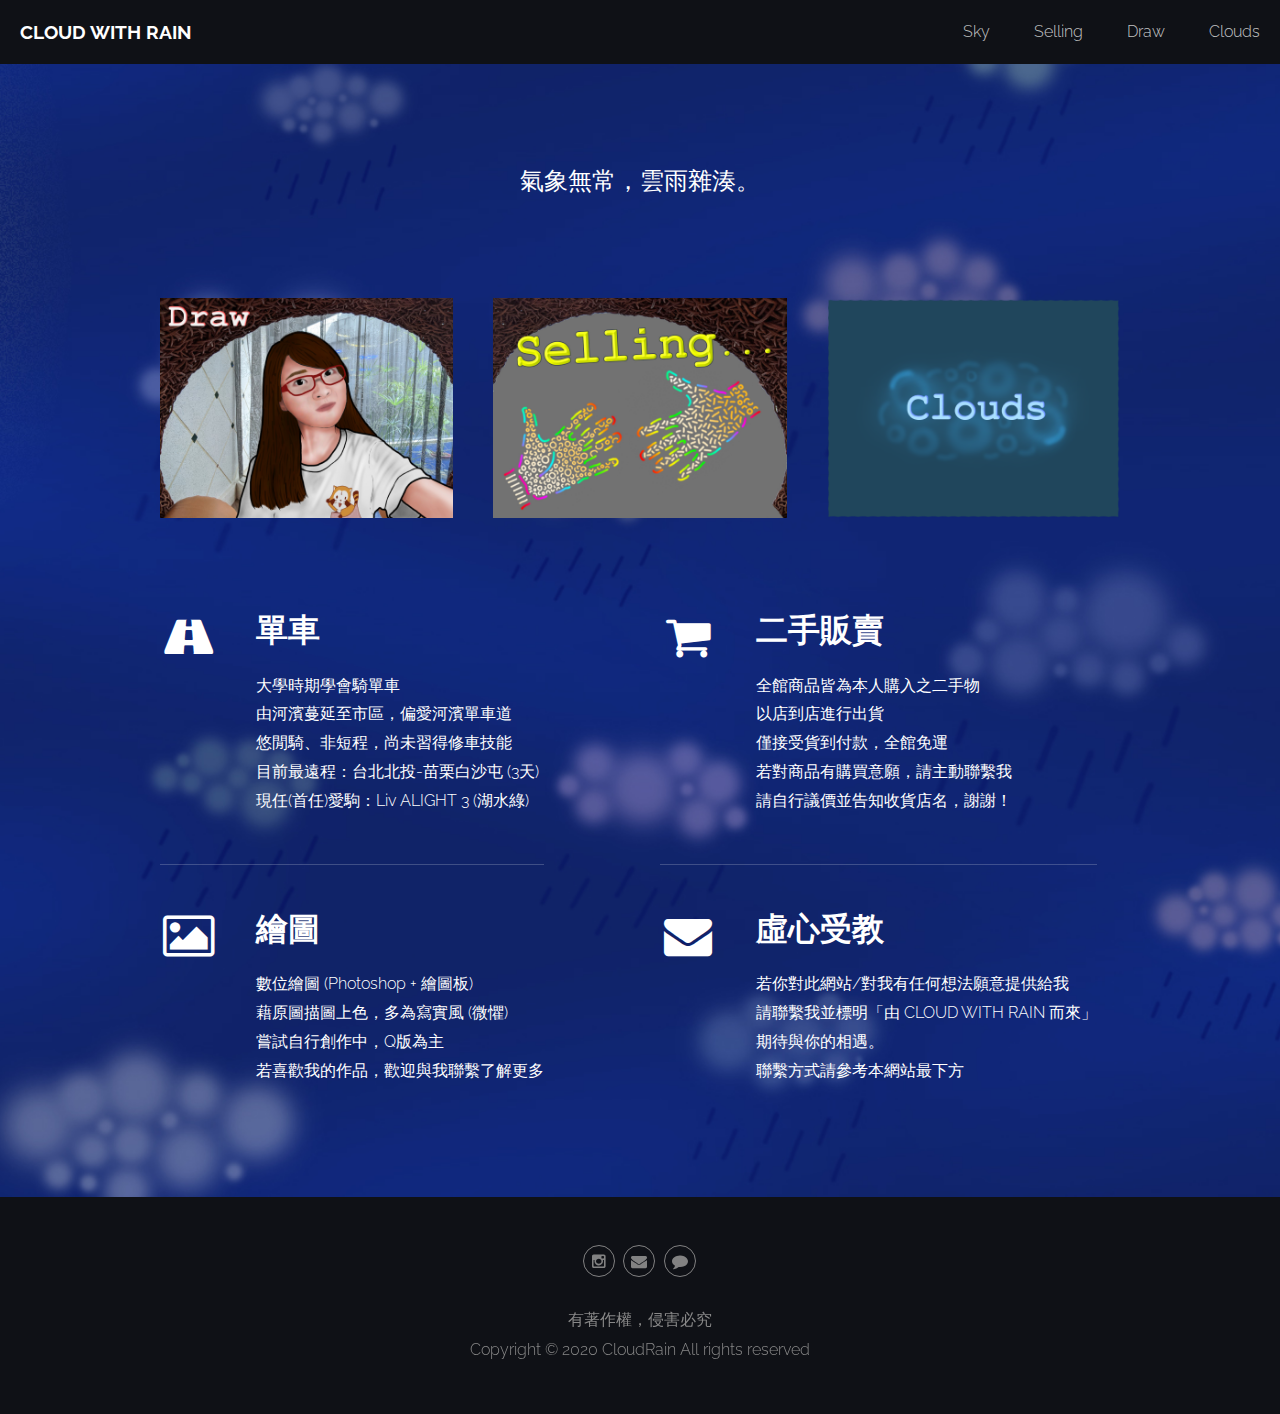
==== index.html @ 54a54106 "create web" ====
<!DOCTYPE HTML>
<!--
	Phase Shift by TEMPLATED
	templated.co @templatedco
	Released for free under the Creative Commons Attribution 3.0 license (templated.co/license)
-->
<html>
	<head>
		<title>雲雨雜湊 - Sell & Art</title>
		<meta http-equiv="content-type" content="text/html; charset=utf-8" />
		<meta name="description" content="" />
		<meta name="keywords" content="" />
		<link rel="Shortcut Icon" type="image/x-icon" href="images/icon.png" />
		
		<!--[if lte IE 8]><script src="css/ie/html5shiv.js"></script><![endif]-->
		<script src="js/jquery.min.js"></script>
		<script src="js/jquery.dropotron.min.js"></script>
		<script src="js/skel.min.js"></script>
		<script src="js/skel-layers.min.js"></script>
		<script src="js/init.js"></script>
		<noscript>
			<link rel="stylesheet" href="css/skel.css" />
			<link rel="stylesheet" href="css/style.css" />
			<link rel="stylesheet" href="css/style-wide.css" />
		</noscript>
		<!--[if lte IE 8]><link rel="stylesheet" href="css/ie/v8.css" /><![endif]-->
	</head>
	<body>

		<!-- Wrapper -->
			<div class="wrapper style1">

				<!-- Header -->
					<div id="header" class="skel-panels-fixed">
						<div id="logo">
							<h1><a href="index.html">CLOUD WITH RAIN</a></h1>
						</div>
						<nav id="nav">
							<ul>
								<li class="active"><a href="index.html">Sky</a></li>
								<li><a href="selling.html">Selling</a></li>
								<li><a href="draw.html">Draw</a></li>
								<li><a href="clouds.html">Clouds</a></li>
							</ul>
						</nav>
					</div>

				<!-- Banner -->
					<div id="banner" class="container">
						<section>
							<p>氣象無常，雲雨雜湊。</p>
						</section>
					</div>

				<!-- Extra -->
					<div id="extra">
						<div class="container">
							<div class="row no-collapse-1">
								<section class="4u">
									<a href="draw.html" class="image featured" title="Draw"><img src="images/draw.jpg"></a>
								</section>
								<section class="4u">
									<a href="selling.html" class="image featured" title="Selling"><img src="images/selling.jpg"></a>
								</section>
								<section class="4u">
									<a href="clouds.html" class="image featured" title="Clouds"><img src="images/clouds.png"></a>
								</section>
							</div>
						</div>
					</div>

				<!-- Main -->
					<div id="main">
						<div class="container">
							<div class="row"> 
								
								<!-- Content -->
								<div class="6u">
									<section>
										<ul class="style">
											<li class="fa fa-road">
												<h3>單車</h3>
												<span>
													大學時期學會騎單車<br>
													由河濱蔓延至市區，偏愛河濱單車道<br>
													悠閒騎、非短程，尚未習得修車技能<br>
													目前最遠程：台北北投-苗栗白沙屯 (3天)<br>
													現任(首任)愛駒：Liv ALIGHT 3 (湖水綠)
												</span> </li>
											<li class="fa fa-picture-o">
												<h3>繪圖</h3>
												<span>
													數位繪圖 (Photoshop + 繪圖板)<br>
													藉原圖描圖上色，多為寫實風 (微懼)<br>
													嘗試自行創作中，Q版為主<br>
													若喜歡我的作品，歡迎與我聯繫了解更多
												</span> </li>
										</ul>
									</section>
								</div>
								<div class="6u">
									<section>
										<ul class="style">
											<li class="fa fa-shopping-cart">
												<h3>二手販賣</h3>
												<span>
													全館商品皆為本人購入之二手物<br>
													以店到店進行出貨<br>
													僅接受貨到付款，全館免運<br>
													若對商品有購買意願，請主動聯繫我<br>
													請自行議價並告知收貨店名，謝謝！
												</span> </li>
											<li class="fa fa-envelope">
												<h3>虛心受教</h3>
												<span>
													若你對此網站/對我有任何想法願意提供給我<br>
													請聯繫我並標明「由 CLOUD WITH RAIN 而來」<br>
													期待與你的相遇。<br>
													聯繫方式請參考本網站最下方
												</span>
											</li>
										</ul>
									</section>
								</div>
							</div>
						</div>
					</div>

	</div>

	<!-- Copyright -->
		<div id="copyright">
			<div class="container">
				<div class="copyright">
					<ul class="icons">
						<li><a href="https://www.instagram.com/cloudrain.draw/" class="fa fa-instagram" title="Instagram" target="_blank"><span>Instagram</span></a></li>
						<li><a href="mailto:a0928479559@gmail.com" class="fa fa-envelope" title="Gmail"><span>Gmail</span></a></li>
						<li><a href="https://line.me/ti/p/Vrl140g4Av" class="fa fa-comment" title="Line" target="_blank"><span>Line</span></a></li>
					</ul>
					<span>有著作權，侵害必究</span>
					<p>Copyright © 2020 CloudRain All rights reserved</p>
				</div>
			</div>
		</div>

	</body>
</html>
---- css/skel.css ----
/* Resets (http://meyerweb.com/eric/tools/css/reset/ | v2.0 | 20110126 | License: none (public domain)) */

	html,body,div,span,applet,object,iframe,h1,h2,h3,h4,h5,h6,p,blockquote,pre,a,abbr,acronym,address,big,cite,code,del,dfn,em,img,ins,kbd,q,s,samp,small,strike,strong,sub,sup,tt,var,b,u,i,center,dl,dt,dd,ol,ul,li,fieldset,form,label,legend,table,caption,tbody,tfoot,thead,tr,th,td,article,aside,canvas,details,embed,figure,figcaption,footer,header,hgroup,menu,nav,output,ruby,section,summary,time,mark,audio,video{margin:0;padding:0;border:0;font-size:100%;font:inherit;vertical-align:baseline;}article,aside,details,figcaption,figure,footer,header,hgroup,menu,nav,section{display:block;}body{line-height:1;}ol,ul{list-style:none;}blockquote,q{quotes:none;}blockquote:before,blockquote:after,q:before,q:after{content:'';content:none;}table{border-collapse:collapse;border-spacing:0;}body{-webkit-text-size-adjust:none}

/* Box Model */

	*, *:before, *:after {
		-moz-box-sizing: border-box;
		-webkit-box-sizing: border-box;
		box-sizing: border-box;
	}

/* Container */

	body {
		/* min-width: (containers) */
		min-width: 1200px;
	}

	.container {
		margin-left: auto;
		margin-right: auto;
		
		/* width: (containers) */
		width: 1200px;
	}

	/* Modifiers */
	
		.container.small {
			/* width: (containers) * 0.75; */
			width: 900px;
		}

		.container.big {
			width: 100%;

			/* max-width: (containers) * 1.25; */
			max-width: 1500px;

			/* min-width: (containers); */
			min-width: 1200px;
		}

/* Grid */

	.\31 2u { width: 100% }
	.\31 1u { width: 91.6666666667% }
	.\31 0u { width: 83.3333333333% }
	.\39 u { width: 75% }
	.\38 u { width: 66.6666666667% }
	.\37 u { width: 58.3333333333% }
	.\36 u { width: 50% }
	.\35 u { width: 41.6666666667% }
	.\34 u { width: 33.3333333333% }
	.\33 u { width: 25% }
	.\32 u { width: 16.6666666667% }
	.\31 u { width: 8.3333333333% }
	.\-11u { margin-left: 91.6666666667% }
	.\-10u { margin-left: 83.3333333333% }
	.\-9u { margin-left: 75% }
	.\-8u { margin-left: 66.6666666667% }
	.\-7u { margin-left: 58.3333333333% }
	.\-6u { margin-left: 50% }
	.\-5u { margin-left: 41.6666666667% }
	.\-4u { margin-left: 33.3333333333% }
	.\-3u { margin-left: 25% }
	.\-2u { margin-left: 16.6666666667% }
	.\-1u { margin-left: 8.3333333333% }

	/* Rows */

		.row > * {
			float: left;
		}

		.row:after {
			content: '';
			display: block;
			clear: both;
			height: 0;
		}

		.row:first-child > * {
			padding-top: 0 !important;
		}

		/* Normal */

			.row > * {
				/* padding-left: (gutters) */
				padding-left: 40px;
			}

			.row + .row > * {
				/* padding: (gutters) 0 0 (gutters) */
				padding: 40px 0 0 40px;
			}

			.row {
				/* margin-left: -(gutters) */
				margin-left: -40px;
			}

		/* Flush */

			.row.flush > * {
				padding-left: 0;
			}

			.row + .row.flush > * {
				padding: 0;
			}

			.row.flush {
				margin-left: 0;
			}

		/* Quarter */

			.row.quarter > * {
				/* padding-left: (gutters * 0.25) */
				padding-left: 10px;
			}

			.row + .row.quarter > * {
				/* padding: (gutters * 0.25) 0 0 (gutters * 0.25) */
				padding: 10px 0 0 10px;
			}

			.row.quarter {
				/* margin-left: -(gutters * 0.25) */
				margin-left: -10px;
			}

		/* Half */

			.row.half > * {
				/* padding-left: (gutters * 0.5) */
				padding-left: 20px;
			}

			.row + .row.half > * {
				/* padding: (gutters * 0.5) 0 0 (gutters * 0.5) */
				padding: 20px 0 0 20px;
			}

			.row.half {
				/* margin-left: -(gutters * 0.5) */
				margin-left: -20px;
			}

		/* One and (a) Half */

			.row.oneandhalf > * {
				/* padding-left: (gutters * 1.5) */
				padding-left: 60px;
			}

			.row + .row.oneandhalf > * {
				/* padding: (gutters * 1.5) 0 0 (gutters * 1.5) */
				padding: 60px 0 0 60px;
			}

			.row.oneandhalf {
				/* margin-left: -(gutters * 1.5) */
				margin-left: -60px;
			}

		/* Double */

			.row.double > * {
				/* padding-left: (gutters * 2) */
				padding-left: 80px;
			}

			.row + .row.double > * {
				/* padding: (gutters * 2) 0 0 (gutters * 2) */
				padding: 80px 0 0 80px;
			}

			.row.double {
				/* margin-left: -(gutters * 2) */
				margin-left: -80px;
			}
---- css/style.css ----
@import url("font-awesome.min.css");
@import url("http://fonts.googleapis.com/css?family=Raleway:100,200,300,500,600,700,800,900");

/*
	Phase Shift by TEMPLATED
	templated.co @templatedco
	Released for free under the Creative Commons Attribution 3.0 license (templated.co/license)
*/

/* Basic */

	body {
		background: #0f1116;
	}

	body, span, input, select, textarea {
		color: #888888;
		font-family: 'Raleway', sans-serif;
		font-size: 12pt;
		font-weight: 300;
		line-height: 1.65em;
	}

	a {
		color: #d84780;
		text-decoration: underline;
	}

	strong, b {
		font-weight: 700;
	}

	em, i {
		font-style: italic;
	}

	p, ul, ol, dl, table, blockquote {
		margin: 0 0 2em 0;
	}

	p {
		line-height: 2em;
	}

	h1, h2, h3, h4, h5, h6 {
		margin: 0;
		padding: 0;
		color: inherit;
		font-family: 'Raleway', sans-serif;
		font-weight: 700;
	}

		h1 a, h2 a, h3 a, h4 a, h5 a, h6 a {
			color: inherit;
			text-decoration: none;
		}

	h2 {
		font-size: 1.5em;
	}

	h3 {
		font-size: 1.25em;
	}

	sub {
		font-size: 0.8em;
		position: relative;
		top: 0.5em;
	}

	sup {
		font-size: 0.8em;
		position: relative;
		top: -0.5em;
	}

	hr {
		border-top: solid 1px #888888;
		border: 0;
		margin-bottom: 1.5em;
	}

	blockquote {
		border-left: solid 0.5em #888888;
		font-style: italic;
		padding: 1em 0 1em 2em;
	}

	section.special, article.special {
		text-align: center;
	}

	header.major {
		padding-bottom: 3em;
		text-transform: uppercase;
	}

		header.major h2 {
			margin: 0;
			padding: 0;
			line-height: 1em;
			font-weight: 800;
			font-size: 2.8em;
		}

		header.major .byline {
			display: block;
			margin: 0.50em 0 0 0;
			padding: 0 0 0.5em 0;
			letter-spacing: 1px;
			font-size: 1.3em;
			font-weight: 300;
		}

	footer > :last-child {
		margin-bottom: 0;
	}

	footer.major {
		padding-top: 3em;
	}

/* Form */

	form {
		width: 70%;
		margin: 0em auto;
	}

	input[type="text"],
	input[type="password"],
	input[type="email"],
	textarea {
		-moz-appearance: none;
		-webkit-appearance: none;
		-o-appearance: none;
		-ms-appearance: none;
		appearance: none;
		background: white;
		color: #555555;
		border: none;
		display: block;
		outline: 0;
		padding: 1em 1em;
		text-decoration: none;
		width: 100%;
		border-radius: 6px;
	}

		input[type="text"]:focus,
		input[type="password"]:focus,
		input[type="email"]:focus,
		textarea:focus {
			border-color: #d84780;
		}

	textarea {
		min-height: 14em;
	}

	input[type="text"],
	input[type="password"],
	input[type="email"] {
		line-height: 1em;
	}

	::-webkit-input-placeholder {
		color: inherit;
		opacity: 0.5;
		position: relative;
		top: 3px;
	}

	:-moz-placeholder {
		color: inherit;
		opacity: 0.5;
	}

	::-moz-placeholder {
		color: inherit;
		opacity: 0.5;
	}

	:-ms-input-placeholder {
		color: inherit;
		opacity: 0.5;
	}

	.formerize-placeholder {
		color: rgba(85, 85, 85, 0.5) !important;
	}

/* Image */

	.image {
		border: 0;
		position: relative;
	}

		.image.fit {
			display: block;
		}

			.image.fit img {
				display: block;
				width: 100%;
			}

		.image.feature {
			display: block;
			margin: 0 0 2em 0;
		}

			.image.feature img {
				display: block;
				width: 100%;
			}

		.image.featured {
			position: static;
			display: block;
			margin: 0;
		}

			.image.featured img {
				display: block;
				width: 100%;
			}

/* Icon */

	.icon {
		position: relative;
	}

		.icon:before {
			content: "";
			-moz-osx-font-smoothing: grayscale;
			-webkit-font-smoothing: antialiased;
			font-family: FontAwesome;
			font-style: normal;
			font-weight: normal;
			text-transform: none !important;
		}

		.icon > .label {
			display: none;
		}

/* Lists */

	ol.default {
		list-style: decimal;
		padding-left: 1.25em;
	}

		ol.default li {
			padding-left: 0.25em;
		}

	ul.default {
		margin: 0em 0em 2em 0em;
		padding: 0em 0em 1.5em 0em;
		list-style: none;
	}

		ul.default li {
			padding: 0.60em 0em;
			font-size: 0.90em;
			border-top: 1px solid;
			border-color: rgba(0, 0, 0, 0.1);
		}

		ul.default li:first-child {
			border-top: none;
		}

	ul.icons {
		cursor: default;
		text-align: center;
	}

		ul.icons li {
			display: inline-block;
			padding: 0em 0.20em;
		}

			ul.icons li:first-child {
				padding-left: 0;
			}

			ul.icons li span {
				display: none;
			}

			ul.icons li a {
				display: inline-block;
				color: #828282;
				width: 30px;
				height: 30px;
				text-align: center;
			}

				ul.icons li a:before {
					display: inline-block;
					border: 1px solid #828282;
					width: 2em;
					height: 2em;
					line-height: 2em;
					font-size: 1em;
					color: #828282;
					border-radius: 100%;
					text-align: center;
				}

	ul.actions {
		cursor: default;
	}

		ul.actions:last-child {
			margin-bottom: 0;
		}

		ul.actions li {
			display: inline-block;
			padding: 0 0 0 1.5em;
		}

			ul.actions li:first-child {
				padding: 0;
			}

		ul.actions.vertical li {
			display: block;
			padding: 1.5em 0 0 0;
		}

			ul.actions.vertical li:first-child {
				padding: 0;
			}

	ul.style {
		padding-top: 3em;
	}

		ul.style li {
			position: relative;
			padding: 3em 0em 3em 6em;
			border-top: solid 1px rgba(255, 255, 255, 0.2);
		}

		ul.style > :first-child {
			border-top: none;
		}

		ul.style li:before {
			position: absolute;
			left: 0;
			top: 1em;
			display: block;
			background: none;
			color: #FFF;
			width: 56px;
			height: 56px;
			text-align: center;
			font-size: 3em;
			border-radius: 6px;
		}

		ul.style h3 {
			margin-bottom: 0.80em;
			text-transform: uppercase;
			font-weight: 800;
			font-size: 2em;
			color: #FFF;
		}

		ul.style span {
			line-height: 180%;
			color: #FFF;
		}

/* Tables */

	table {
		width: 100%;
	}

		table.default {
			width: 100%;
		}

			table.default tbody tr {
				border-bottom: solid 1px #888888;
			}

			table.default td {
				padding: 0.5em 1em 0.5em 1em;
			}

			table.default th {
				font-weight: 700;
				padding: 0.5em 1em 0.5em 1em;
				text-align: left;
			}

			table.default thead {
				background: #555555;
				color: #fff;
			}

/* Button */

	input[type="submit"],
	input[type="reset"],
	input[type="button"],
	.button {
		-moz-appearance: none;
		-webkit-appearance: none;
		-o-appearance: none;
		-ms-appearance: none;
		appearance: none;
		-moz-transition: background-color 0.35s ease-in-out;
		-webkit-transition: background-color 0.35s ease-in-out;
		-o-transition: background-color 0.35s ease-in-out;
		-ms-transition: background-color 0.35s ease-in-out;
		transition: background-color 0.35s ease-in-out;
		background: #d84780;
		border-radius: 6px;
		border: 0;
		color: white;
		cursor: pointer;
		display: inline-block;
		padding: 0.75em 1.5em;
		text-align: center;
		text-decoration: none;
		text-transform: uppercase;
		display: inline-block;
		font-size: 1.2em;
		font-weight: 600;
		color: #FFF !important;
	}

		input[type="submit"]:hover,
		input[type="reset"]:hover,
		input[type="button"]:hover,
		.button:hover {
			background: #e1719d;
		}

		input[type="submit"].alt,
		input[type="reset"].alt,
		input[type="button"].alt,
		.button.alt {
			border: 1px solid #FFF;
			color: #0f1116;
		}

		input[type="submit"].fit,
		input[type="reset"].fit,
		input[type="button"].fit,
		.button.fit {
			width: 100%;
		}

		input[type="submit"].small,
		input[type="reset"].small,
		input[type="button"].small,
		.button.small {
			font-size: 0.8em;
		}

		input[type="submit"].medium,
		input[type="reset"].medium,
		input[type="button"].medium,
		.button.medium {
			padding: 0.80em 2em;
			font-size: 1.6em;
		}

/* Wrapper */

	.wrapper.style1 {
		padding-top: 10em;
		padding-bottom: 2em;
		background: url(../images/bg.jpg) no-repeat center top;
		background-size: cover;
		background-attachment: fixed;
		-webkit-backface-visibility: hidden;
		-webkit-transform: translateZ(0);
	}

	.wrapper.style2 {
		padding: 6em 0;
		background: #d84780;
		color: white;
	}

/* Header */

	#header {
		position: fixed;
		top: 0;
		left: 0;
		width: 100%;
		background: #0F1116;
		color: #fff;
		padding: 1.25em 1.25em 1.25em 1.25em;
		z-index: 100;
	}

/* Logo */

	#logo {
		font-size: 1.2em;
		cursor: default;
	}

	#logo h1 {
		display: inline-block;
		text-transform: uppercase;
	}

/* Navigation */

	#nav {
		position: absolute;
		right: 0;
		top: 0;
		cursor: default;
	}

	#nav ul li {
		display: inline-block;
		padding: 1.25em 1.25em;
	}

	#nav ul li a {
		-moz-transition: color 0.35s ease-in-out;
		-webkit-transition: color 0.35s ease-in-out;
		-o-transition: color 0.35s ease-in-out;
		-ms-transition: color 0.35s ease-in-out;
		transition: color 0.35s ease-in-out;
		display: inline-block;
		color: #ddd;
		color: rgba(255, 255, 255, 0.75);
		text-decoration: none;
	}

	#nav ul li a:hover {
		color: #fff;
	}

/* Banner */

	#banner {
		text-align: center;
		color: #fff;
		padding: 0em 4em;
		margin-bottom: 6em;
	}

		#banner p {
			font-size: 1.75em;
			line-height: 1.75em;
		}

	#banner strong,
	#banner a {
		color: inherit;
	}

/* Main */

/* Footer */

	#footer {
		text-align: center;
	}

		#footer .major h2,
		#footer .major .byline {
			color: #FFF !important;
		}

/* Page */

	#page {
		position: relative;
		background: #FFF;
		padding: 6em 4em 6em 4em;
		border-radius: 6px;
	}

/* Sidebar */

	#sidebar .major {
		padding-bottom: 2em;
	}

		#sidebar .major h2 {
			font-size: 1.8em;
		}

/* Copyright */

	#copyright {
		color: #888888;
		/* color: rgba(255, 255, 255, 0.2) !important; */
		text-align: center;
		display: block;
		padding: 3em 0em 1em 0em;
	}

		#copyright a {
			text-decoration: none;
			color: #ddd;
			color: rgba(255, 255, 255, 0.4) !important;
		}

/* Box */

	.box {
		padding: 3em 2em;
		background: #FFF;
		text-align: center;
		border-radius: 0px 0px 6px 6px;
	}
---- css/style-wide.css ----
/*
	Phase Shift by TEMPLATED
	templated.co @templatedco
	Released for free under the Creative Commons Attribution 3.0 license (templated.co/license)
*/

/* Basic */

	body, input, select, textarea {
		font-size: 12pt;
		line-height: 1.5em;
	}
---- css/ie/v8.css ----
/*
	Phase Shift by TEMPLATED
	templated.co @templatedco
	Released for free under the Creative Commons Attribution 3.0 license (templated.co/license)
*/

/* Wrapper */

	.wrapper.style1 {
		-ms-behavior: url("css/ie/backgroundsize.min.htc");
	}
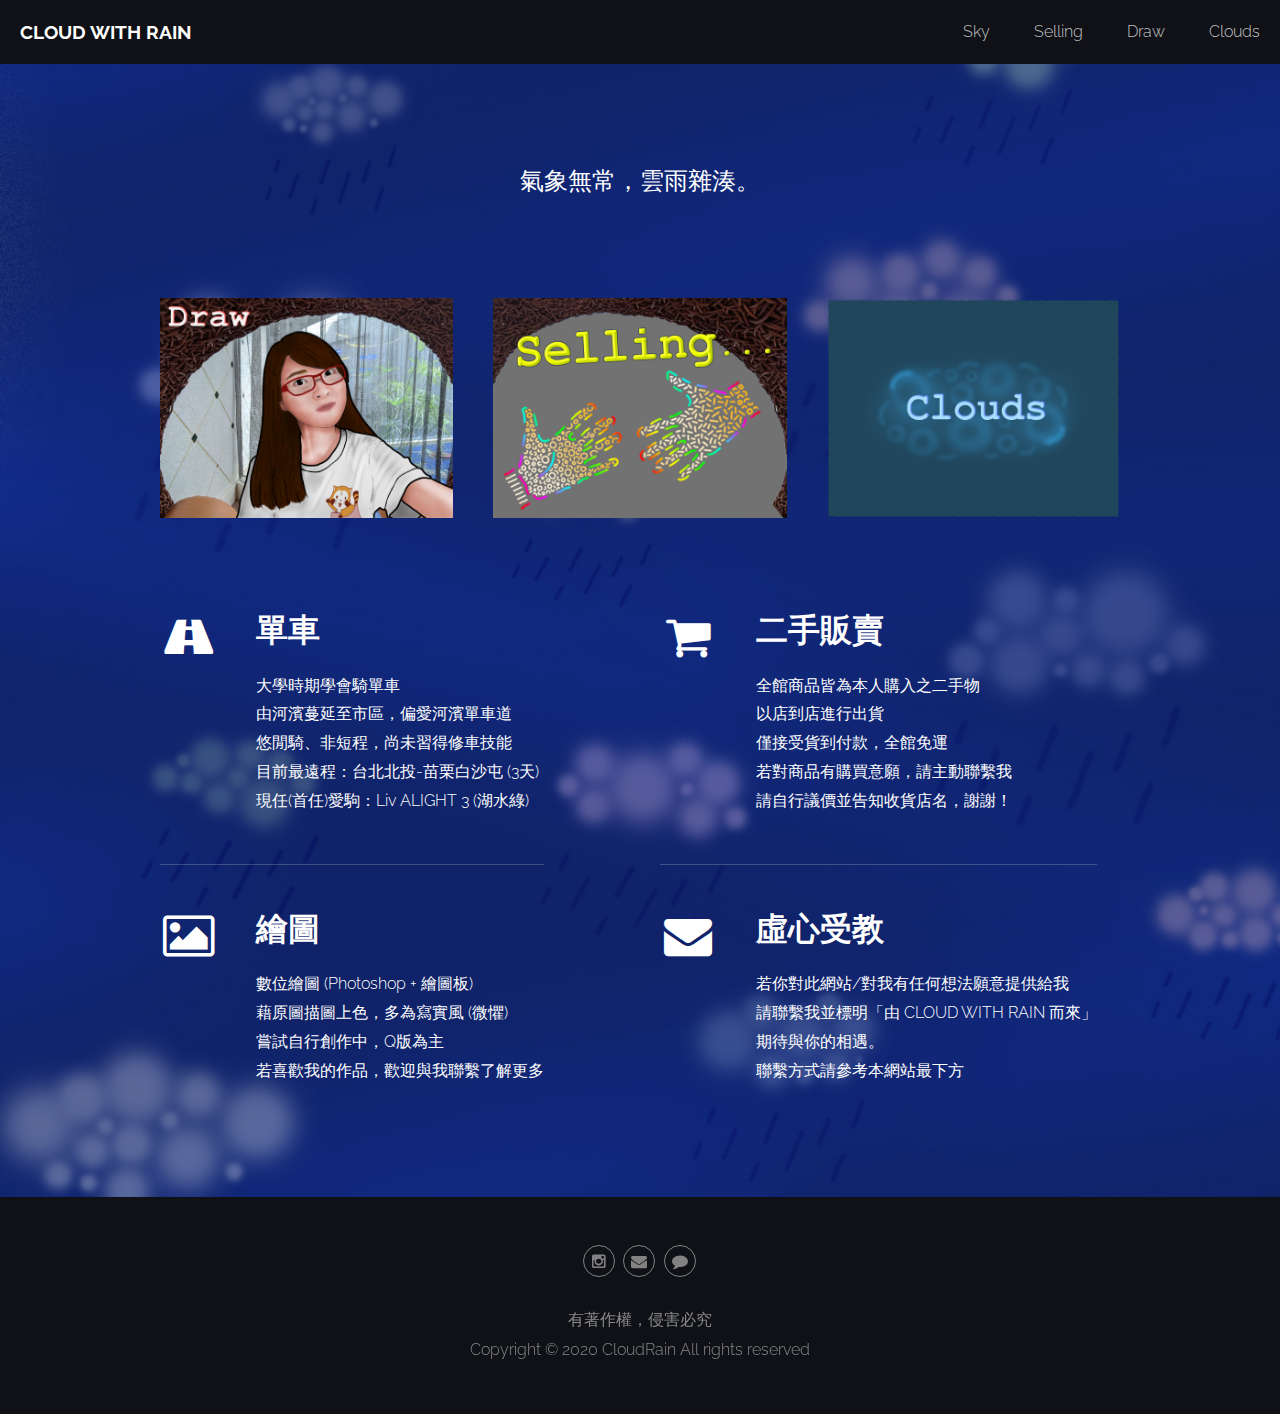
==== commit 1fe643e2: "20200811 新增商品夏目友人帳－貓咪老師" ====
--- a/index.html
+++ b/index.html
@@ -12,18 +12,17 @@
 		<meta name="keywords" content="" />
 		<link rel="Shortcut Icon" type="image/x-icon" href="images/icon.png" />
 		
-		<!--[if lte IE 8]><script src="css/ie/html5shiv.js"></script><![endif]-->
+		<link rel="stylesheet" href="css/skel.css" />
+		<link rel="stylesheet" href="css/style.css" />
+		<link rel="stylesheet" href="css/style-wide.css" />
+		<!--[if lte IE 8]><link rel="stylesheet" href="css/ie/v8.css" /><![endif]-->
+		
 		<script src="js/jquery.min.js"></script>
 		<script src="js/jquery.dropotron.min.js"></script>
 		<script src="js/skel.min.js"></script>
 		<script src="js/skel-layers.min.js"></script>
 		<script src="js/init.js"></script>
-		<noscript>
-			<link rel="stylesheet" href="css/skel.css" />
-			<link rel="stylesheet" href="css/style.css" />
-			<link rel="stylesheet" href="css/style-wide.css" />
-		</noscript>
-		<!--[if lte IE 8]><link rel="stylesheet" href="css/ie/v8.css" /><![endif]-->
+		<!--[if lte IE 8]><script src="css/ie/html5shiv.js"></script><![endif]-->
 	</head>
 	<body>
 
